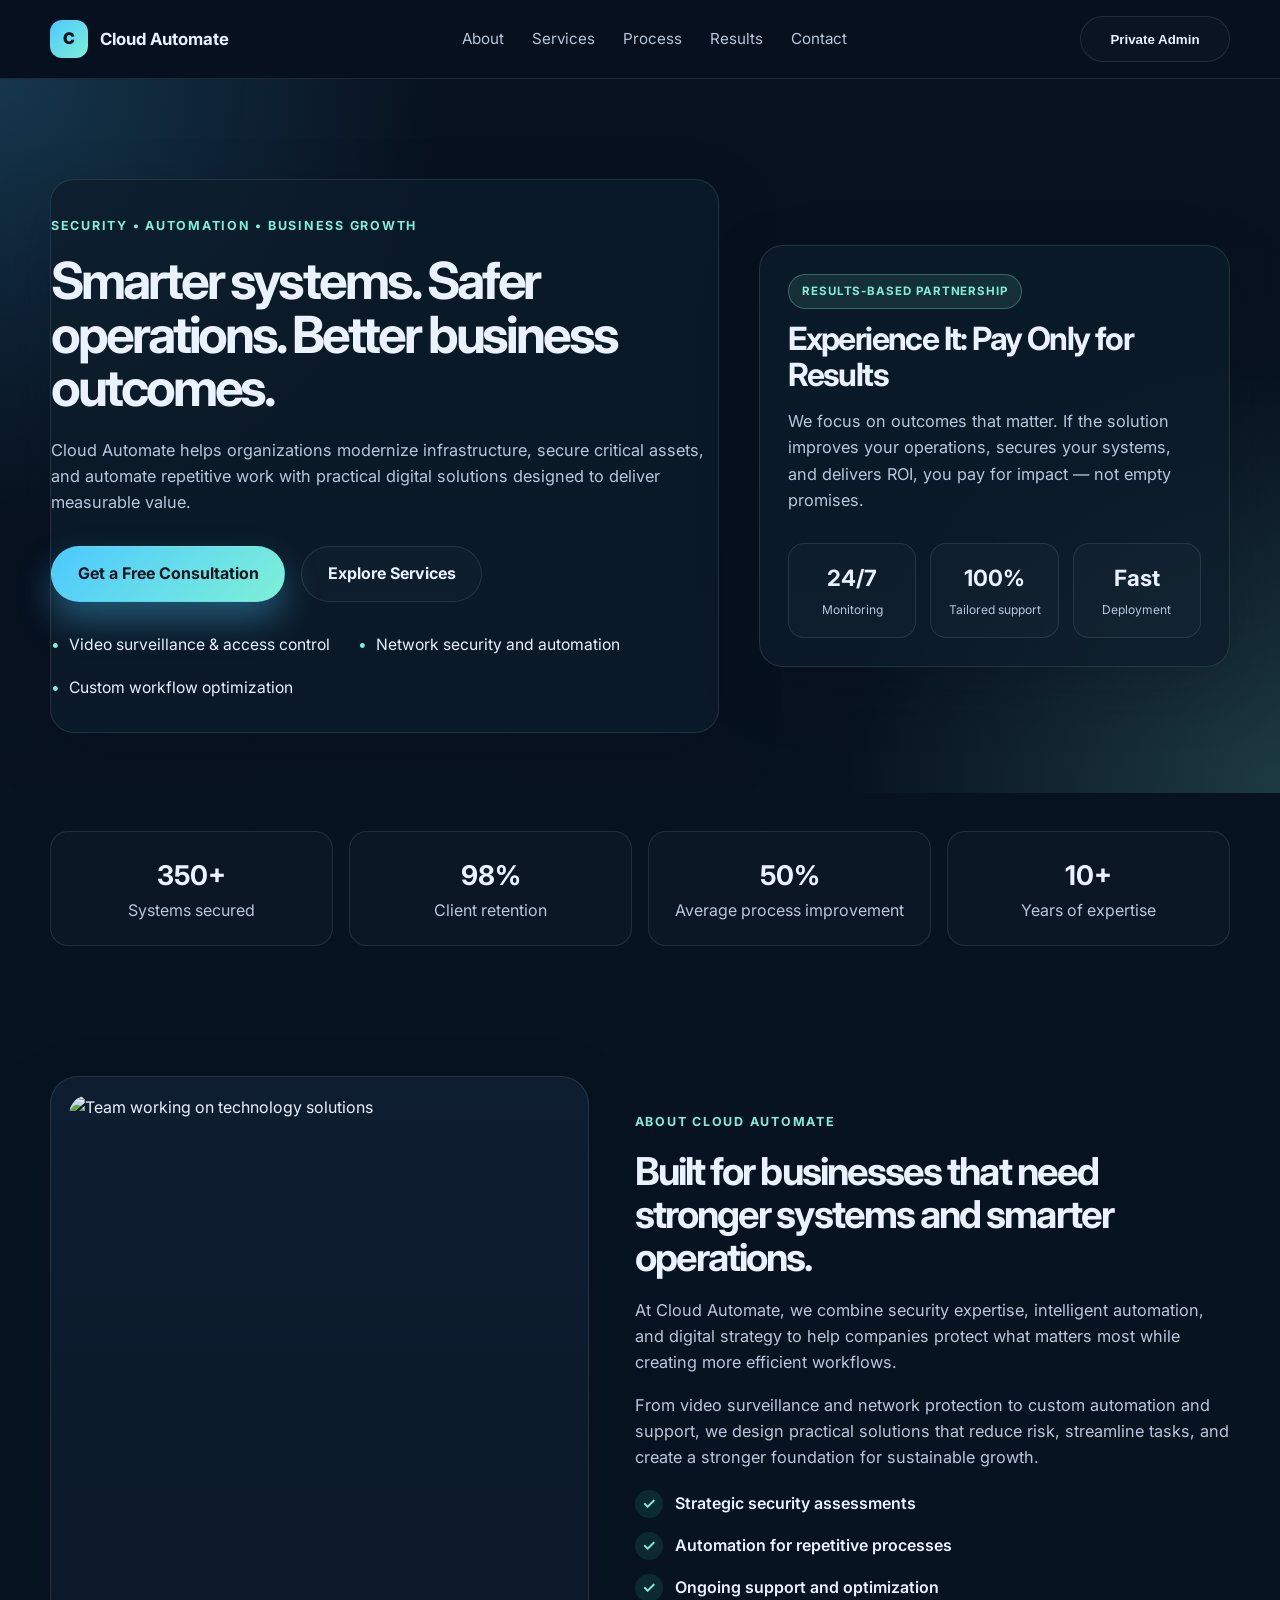
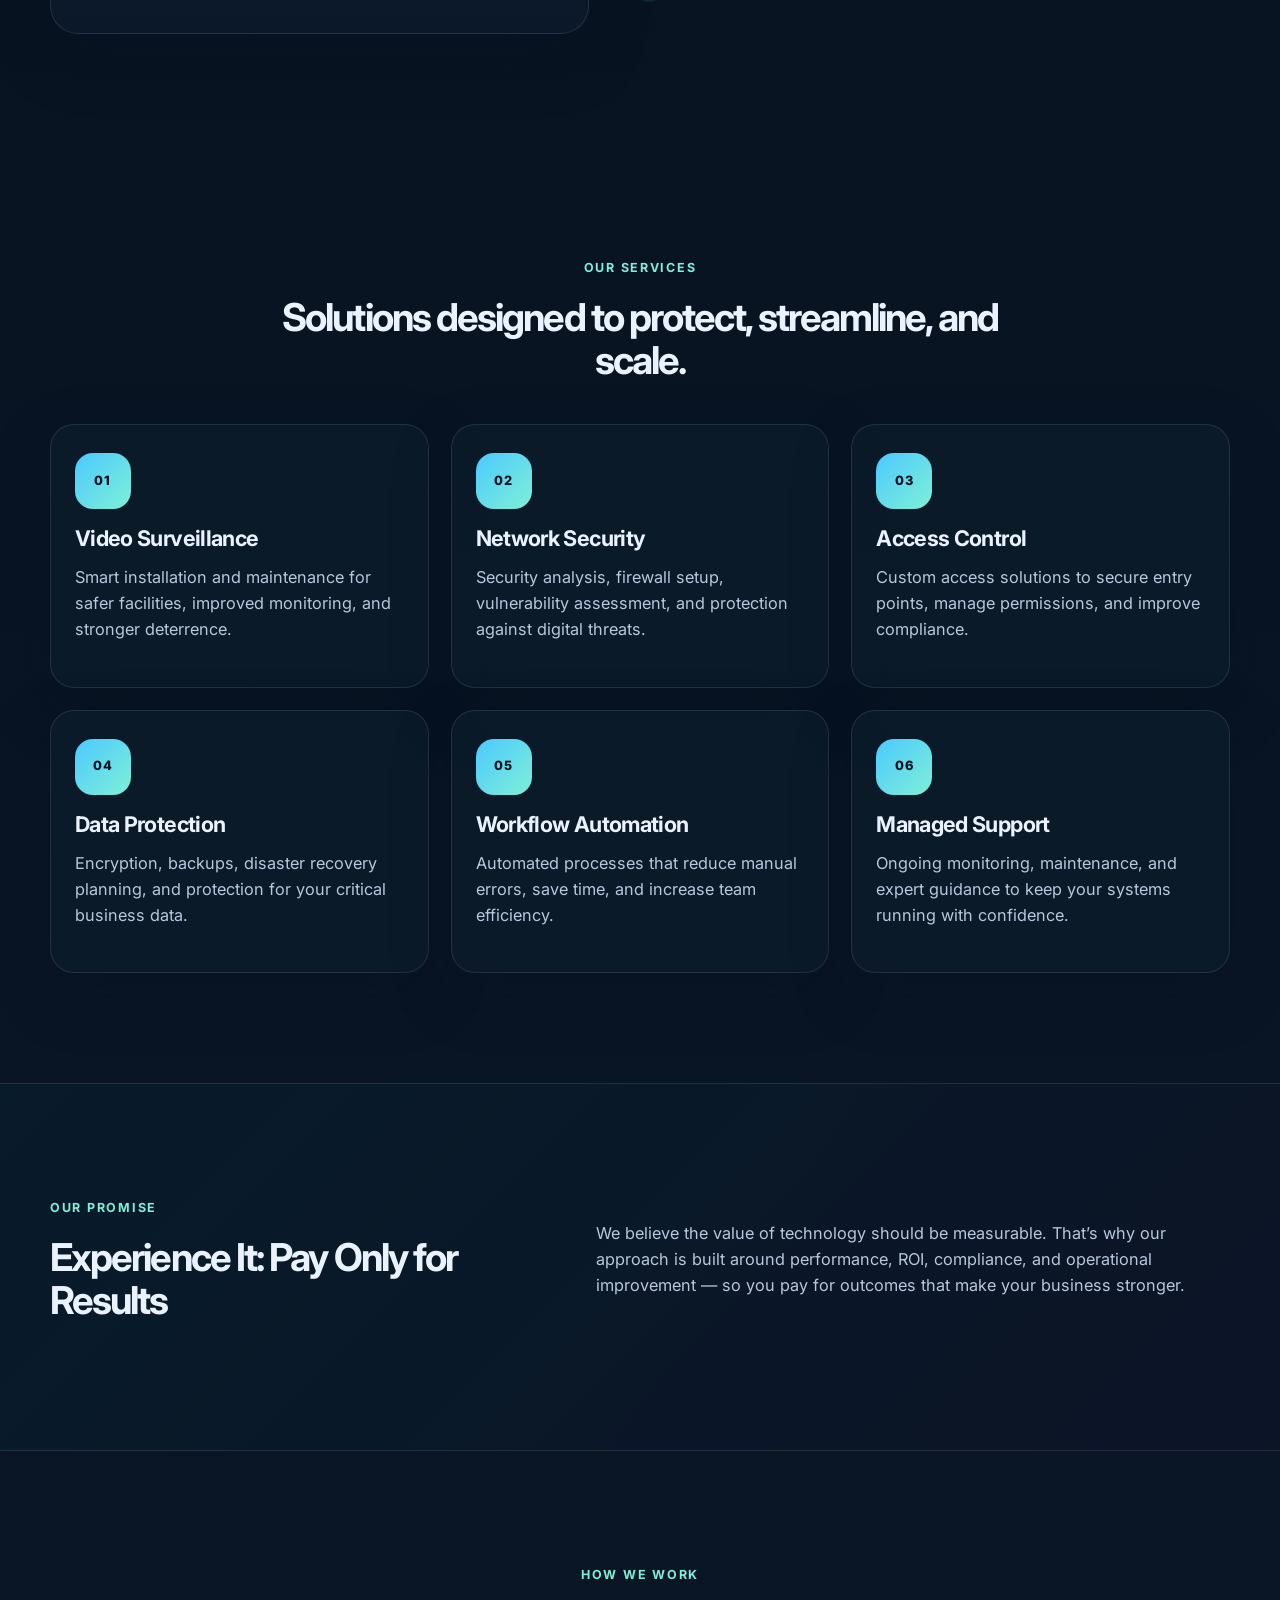
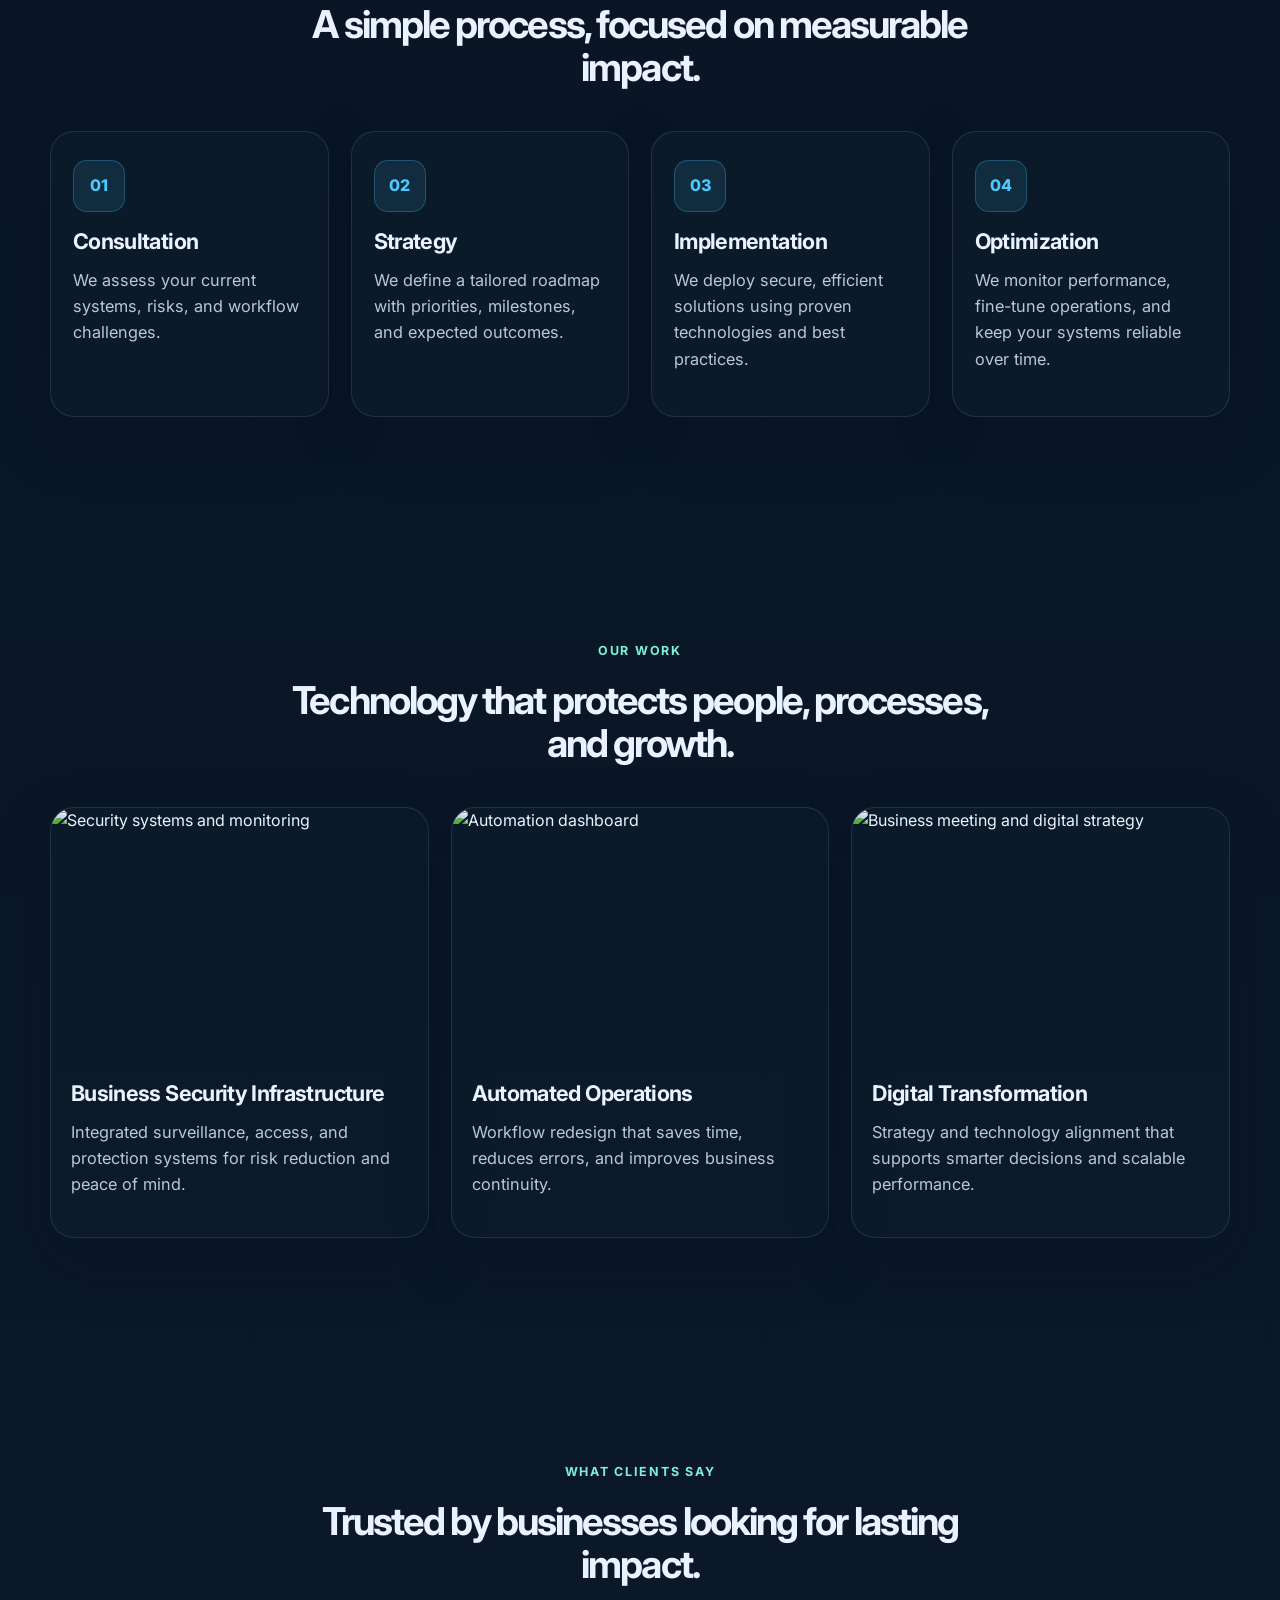
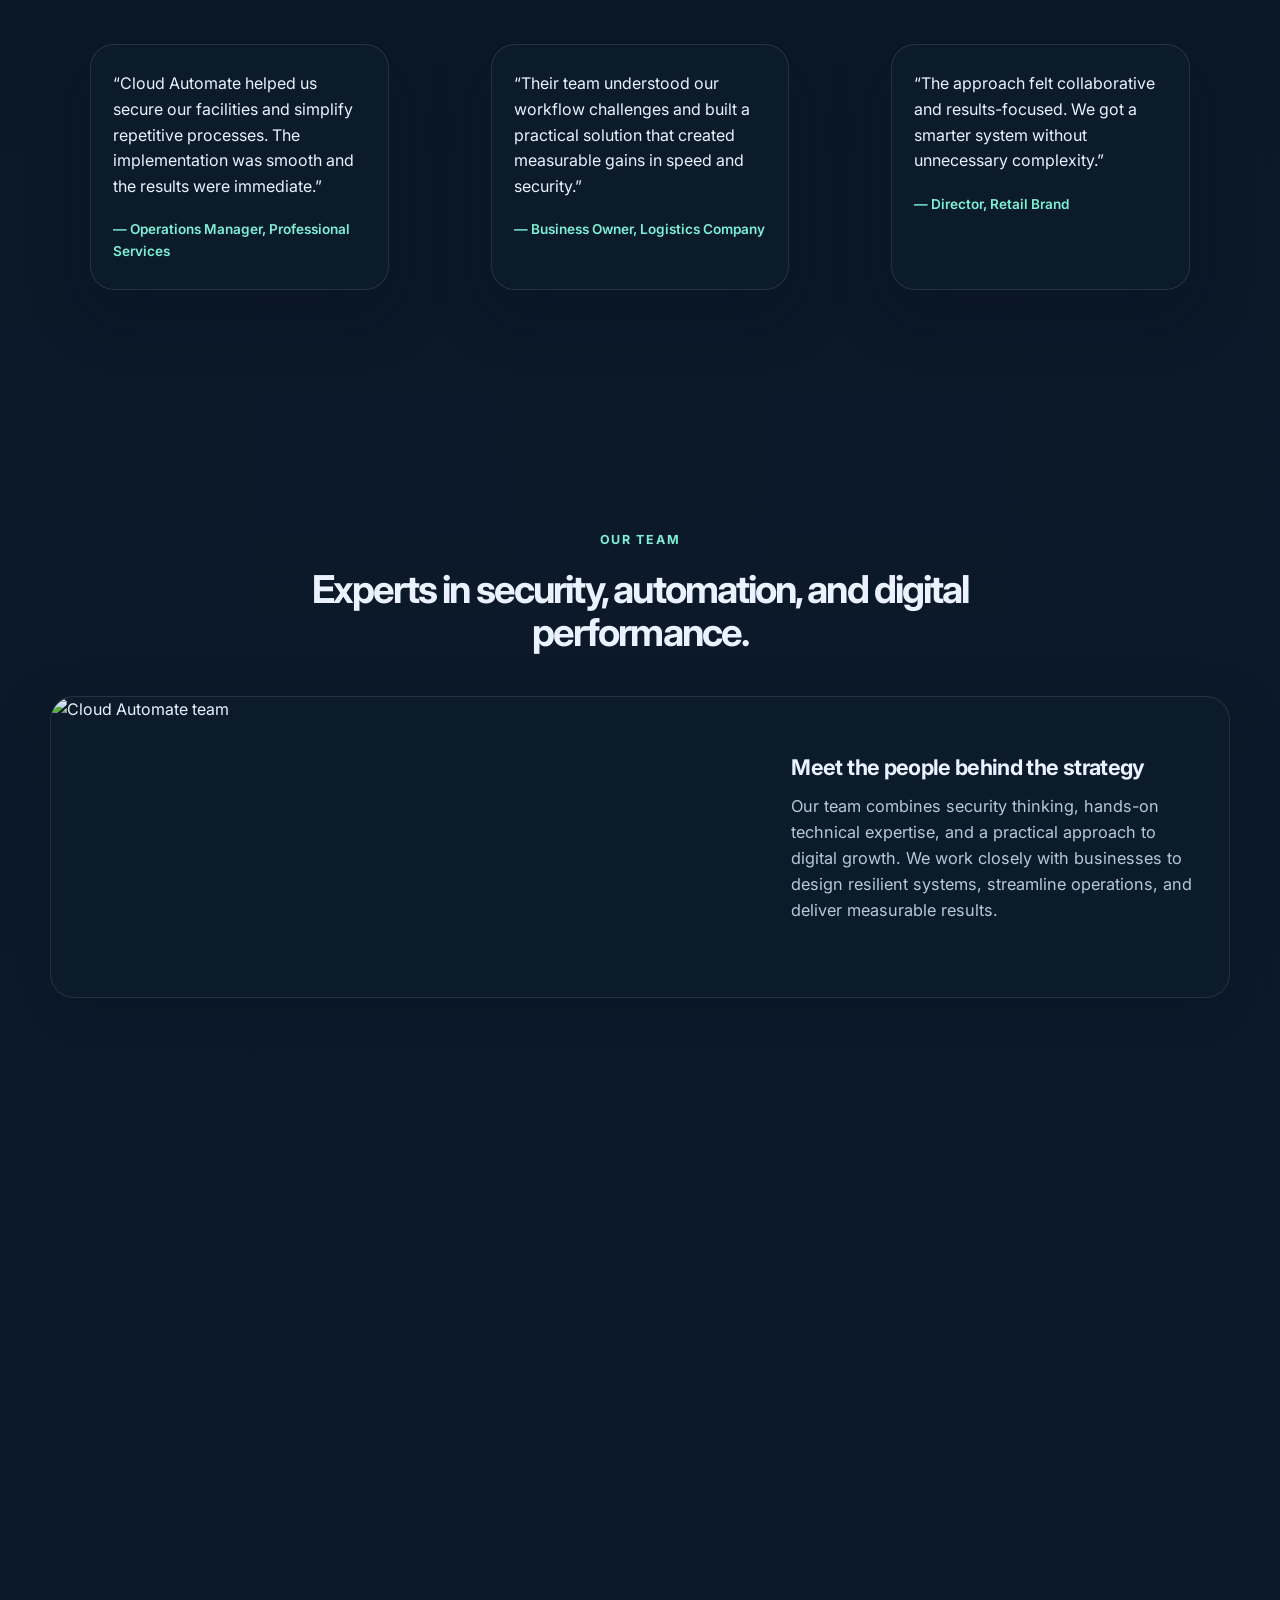
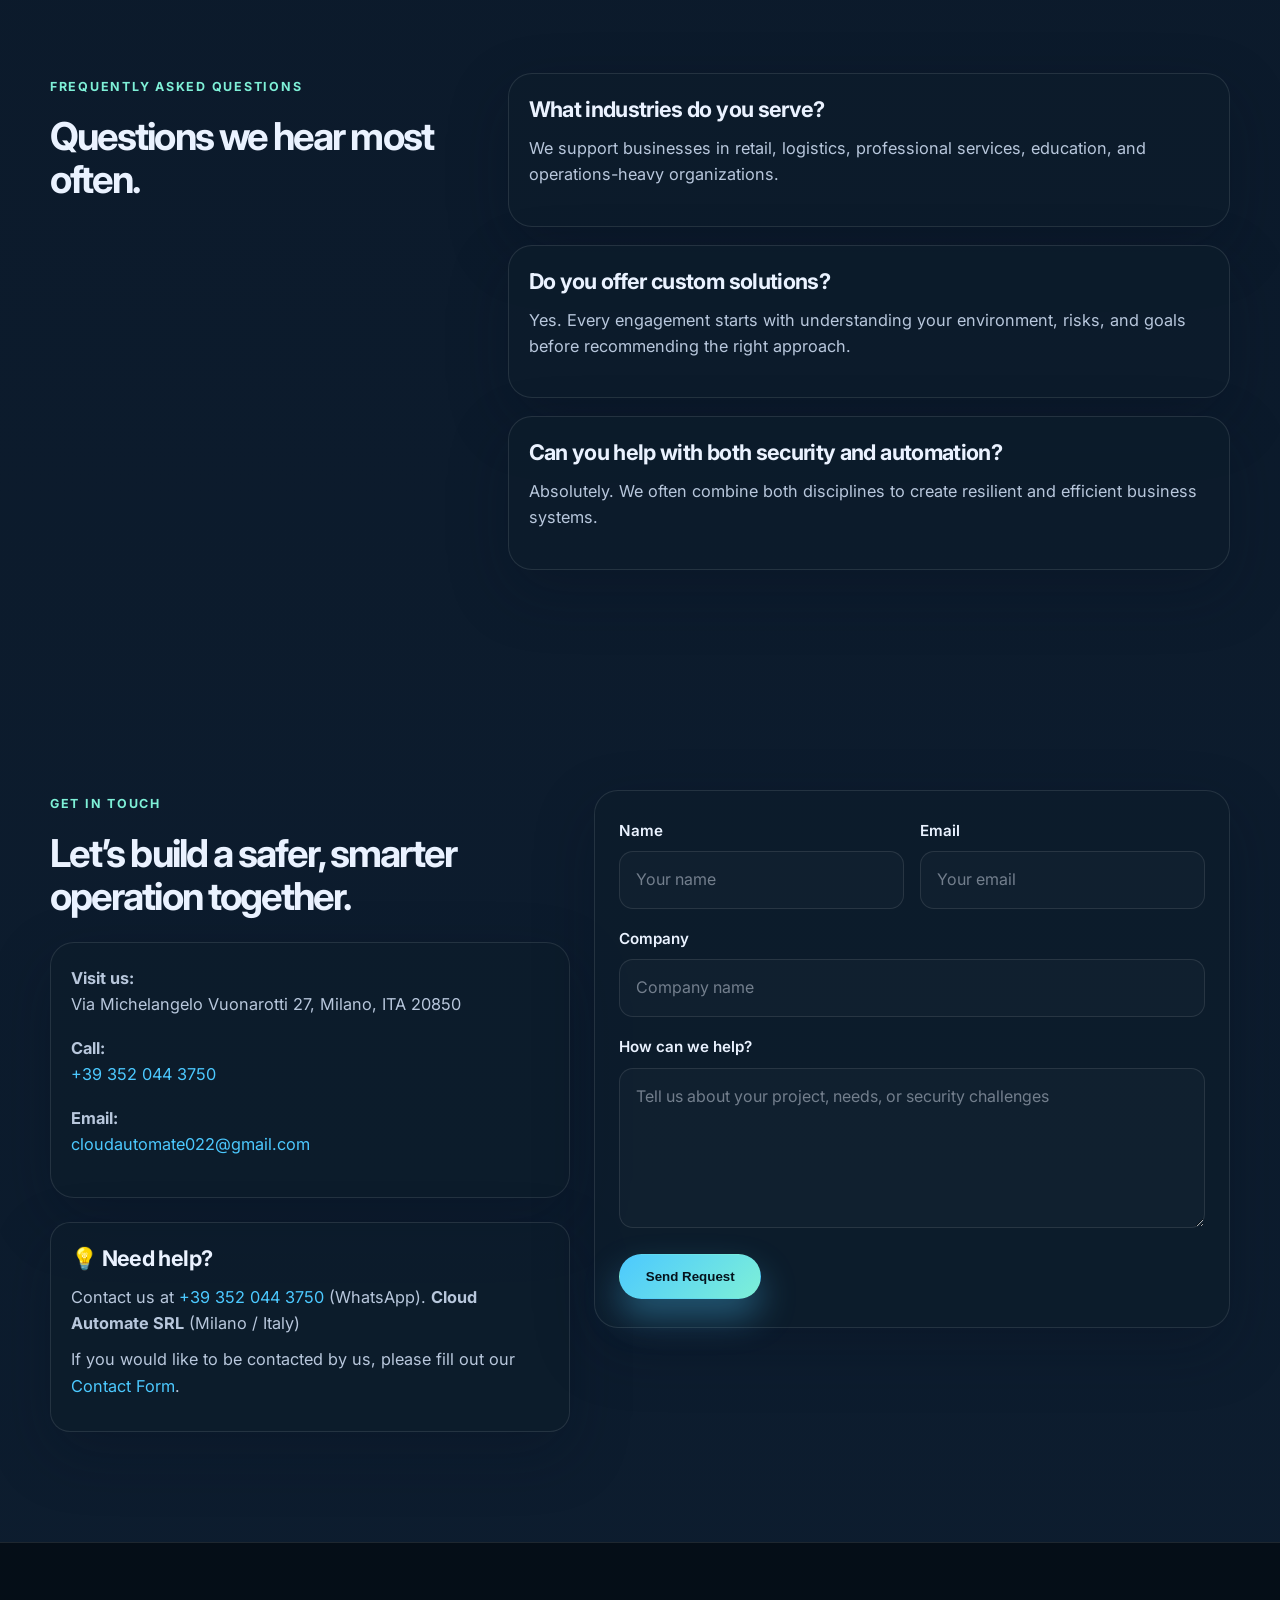
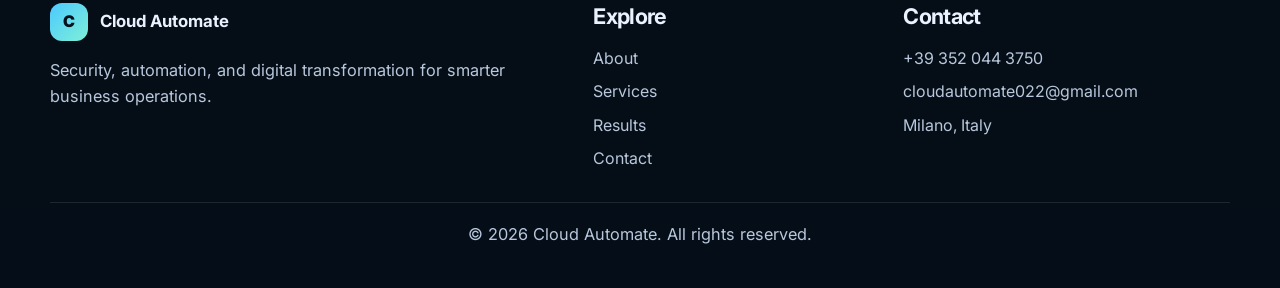
==== index.html @ 6a7742d8 "Add Cloud Automate website and admin features" ====
<!DOCTYPE html>
<html lang="en">
  <head>
    <meta charset="UTF-8" />
    <meta name="viewport" content="width=device-width, initial-scale=1.0" />
    <meta
      name="description"
      content="Cloud Automate helps businesses secure systems, automate workflows, and grow with smarter digital solutions."
    />
    <title>Cloud Automate | Security, Automation & Growth</title>
    <link rel="preconnect" href="https://fonts.googleapis.com" />
    <link rel="preconnect" href="https://fonts.gstatic.com" crossorigin />
    <link
      href="https://fonts.googleapis.com/css2?family=Inter:wght@400;500;600;700;800;900&display=swap"
      rel="stylesheet"
    />
    <link rel="stylesheet" href="styles.css" />
  </head>
  <body>
    <header class="site-header">
      <div class="container nav-wrap">
        <a href="#top" class="brand" aria-label="Cloud Automate home">
          <span class="brand-mark">C</span>
          <span class="brand-text">Cloud Automate</span>
        </a>

        <nav class="main-nav" aria-label="Main navigation">
          <a href="#about">About</a>
          <a href="#services">Services</a>
          <a href="#process">Process</a>
          <a href="#results">Results</a>
          <a href="#contact">Contact</a>
        </nav>

        <button type="button" class="button button-secondary admin-toggle" data-admin-toggle>
          Private Admin
        </button>
      </div>
    </header>

    <main id="top">
      <section class="hero">
        <div class="container hero-grid">
          <div class="hero-copy reveal">
            <span class="eyebrow">Security • Automation • Business Growth</span>
            <h1>Smarter systems. Safer operations. Better business outcomes.</h1>
            <p>
              Cloud Automate helps organizations modernize infrastructure, secure critical
              assets, and automate repetitive work with practical digital solutions designed to
              deliver measurable value.
            </p>
            <div class="hero-actions">
              <a href="#contact" class="button button-primary">Get a Free Consultation</a>
              <a href="#services" class="button button-secondary">Explore Services</a>
            </div>
            <ul class="hero-points" aria-label="Key benefits">
              <li>Video surveillance & access control</li>
              <li>Network security and automation</li>
              <li>Custom workflow optimization</li>
            </ul>
          </div>

          <div class="hero-panel reveal">
            <div class="result-badge">Results-Based Partnership</div>
            <h2>Experience It: Pay Only for Results</h2>
            <p>
              We focus on outcomes that matter. If the solution improves your operations,
              secures your systems, and delivers ROI, you pay for impact — not empty promises.
            </p>
            <div class="mini-metrics">
              <div>
                <strong>24/7</strong>
                <span>Monitoring</span>
              </div>
              <div>
                <strong>100%</strong>
                <span>Tailored support</span>
              </div>
              <div>
                <strong>Fast</strong>
                <span>Deployment</span>
              </div>
            </div>
          </div>
        </div>
      </section>

      <section class="stats-strip">
        <div class="container stats-grid reveal">
          <div>
            <strong>350+</strong>
            <span>Systems secured</span>
          </div>
          <div>
            <strong>98%</strong>
            <span>Client retention</span>
          </div>
          <div>
            <strong>50%</strong>
            <span>Average process improvement</span>
          </div>
          <div>
            <strong>10+</strong>
            <span>Years of expertise</span>
          </div>
        </div>
      </section>

      <section id="about" class="section about">
        <div class="container split-layout">
          <div class="image-card reveal">
            <div class="image-stack">
              <img
                src="https://images.unsplash.com/photo-1552664730-d307ca884978?auto=format&fit=crop&w=1200&q=80"
                alt="Team working on technology solutions"
              />
            </div>
          </div>

          <div class="content reveal">
            <span class="eyebrow">About Cloud Automate</span>
            <h2>Built for businesses that need stronger systems and smarter operations.</h2>
            <p>
              At Cloud Automate, we combine security expertise, intelligent automation, and
              digital strategy to help companies protect what matters most while creating more
              efficient workflows.
            </p>
            <p>
              From video surveillance and network protection to custom automation and support,
              we design practical solutions that reduce risk, streamline tasks, and create a
              stronger foundation for sustainable growth.
            </p>

            <div class="check-list">
              <div><span>✓</span> Strategic security assessments</div>
              <div><span>✓</span> Automation for repetitive processes</div>
              <div><span>✓</span> Ongoing support and optimization</div>
            </div>
          </div>
        </div>
      </section>

      <section id="services" class="section services">
        <div class="container">
          <div class="section-heading reveal">
            <span class="eyebrow">Our Services</span>
            <h2>Solutions designed to protect, streamline, and scale.</h2>
          </div>

          <div class="services-grid">
            <article class="service-card reveal">
              <div class="service-icon">01</div>
              <h3>Video Surveillance</h3>
              <p>Smart installation and maintenance for safer facilities, improved monitoring, and stronger deterrence.</p>
            </article>
            <article class="service-card reveal">
              <div class="service-icon">02</div>
              <h3>Network Security</h3>
              <p>Security analysis, firewall setup, vulnerability assessment, and protection against digital threats.</p>
            </article>
            <article class="service-card reveal">
              <div class="service-icon">03</div>
              <h3>Access Control</h3>
              <p>Custom access solutions to secure entry points, manage permissions, and improve compliance.</p>
            </article>
            <article class="service-card reveal">
              <div class="service-icon">04</div>
              <h3>Data Protection</h3>
              <p>Encryption, backups, disaster recovery planning, and protection for your critical business data.</p>
            </article>
            <article class="service-card reveal">
              <div class="service-icon">05</div>
              <h3>Workflow Automation</h3>
              <p>Automated processes that reduce manual errors, save time, and increase team efficiency.</p>
            </article>
            <article class="service-card reveal">
              <div class="service-icon">06</div>
              <h3>Managed Support</h3>
              <p>Ongoing monitoring, maintenance, and expert guidance to keep your systems running with confidence.</p>
            </article>
          </div>
        </div>
      </section>

      <section class="section promise" id="results">
        <div class="container promise-wrap reveal">
          <div>
            <span class="eyebrow">Our Promise</span>
            <h2>Experience It: Pay Only for Results</h2>
          </div>
          <p>
            We believe the value of technology should be measurable. That’s why our approach is
            built around performance, ROI, compliance, and operational improvement — so you pay for
            outcomes that make your business stronger.
          </p>
        </div>
      </section>

      <section id="process" class="section process">
        <div class="container">
          <div class="section-heading reveal">
            <span class="eyebrow">How We Work</span>
            <h2>A simple process, focused on measurable impact.</h2>
          </div>

          <div class="process-grid">
            <div class="process-step reveal">
              <span class="step-number">01</span>
              <h3>Consultation</h3>
              <p>We assess your current systems, risks, and workflow challenges.</p>
            </div>
            <div class="process-step reveal">
              <span class="step-number">02</span>
              <h3>Strategy</h3>
              <p>We define a tailored roadmap with priorities, milestones, and expected outcomes.</p>
            </div>
            <div class="process-step reveal">
              <span class="step-number">03</span>
              <h3>Implementation</h3>
              <p>We deploy secure, efficient solutions using proven technologies and best practices.</p>
            </div>
            <div class="process-step reveal">
              <span class="step-number">04</span>
              <h3>Optimization</h3>
              <p>We monitor performance, fine-tune operations, and keep your systems reliable over time.</p>
            </div>
          </div>
        </div>
      </section>

      <section class="section showcase">
        <div class="container">
          <div class="section-heading reveal">
            <span class="eyebrow">Our Work</span>
            <h2>Technology that protects people, processes, and growth.</h2>
          </div>

          <div class="showcase-grid">
            <div class="showcase-card reveal">
              <img
                src="https://images.unsplash.com/photo-1516321318423-f06f85e504b3?auto=format&fit=crop&w=1200&q=80"
                alt="Security systems and monitoring"
              />
              <div class="showcase-copy">
                <h3>Business Security Infrastructure</h3>
                <p>Integrated surveillance, access, and protection systems for risk reduction and peace of mind.</p>
              </div>
            </div>
            <div class="showcase-card reveal">
              <img
                src="https://images.unsplash.com/photo-1558494949cc66a2f19d1e298d2be4eb3?auto=format&fit=crop&w=1200&q=80"
                alt="Automation dashboard"
              />
              <div class="showcase-copy">
                <h3>Automated Operations</h3>
                <p>Workflow redesign that saves time, reduces errors, and improves business continuity.</p>
              </div>
            </div>
            <div class="showcase-card reveal">
              <img
                src="https://images.unsplash.com/photo-1522202176988-66273c2fd55f?auto=format&fit=crop&w=1200&q=80"
                alt="Business meeting and digital strategy"
              />
              <div class="showcase-copy">
                <h3>Digital Transformation</h3>
                <p>Strategy and technology alignment that supports smarter decisions and scalable performance.</p>
              </div>
            </div>
          </div>
        </div>
      </section>

      <section class="section testimonials">
        <div class="container">
          <div class="section-heading reveal">
            <span class="eyebrow">What Clients Say</span>
            <h2>Trusted by businesses looking for lasting impact.</h2>
          </div>

          <div class="testimonial-grid">
            <blockquote class="testimonial reveal">
              “Cloud Automate helped us secure our facilities and simplify repetitive processes. The implementation was smooth and the results were immediate.”
              <footer>— Operations Manager, Professional Services</footer>
            </blockquote>
            <blockquote class="testimonial reveal">
              “Their team understood our workflow challenges and built a practical solution that created measurable gains in speed and security.”
              <footer>— Business Owner, Logistics Company</footer>
            </blockquote>
            <blockquote class="testimonial reveal">
              “The approach felt collaborative and results-focused. We got a smarter system without unnecessary complexity.”
              <footer>— Director, Retail Brand</footer>
            </blockquote>
          </div>
        </div>
      </section>

      <section class="section team" id="team">
        <div class="container">
          <div class="section-heading reveal">
            <span class="eyebrow">Our Team</span>
            <h2>Experts in security, automation, and digital performance.</h2>
          </div>

          <div class="team-hero reveal">
            <img
              id="teamCoverPhoto"
              src="https://images.unsplash.com/photo-1522202176988-66273c2fd55f?auto=format&fit=crop&w=1400&q=80"
              alt="Cloud Automate team"
            />
            <div class="team-hero-copy">
              <h3>Meet the people behind the strategy</h3>
              <p id="teamSummaryText">
                Our team combines security thinking, hands-on technical expertise, and a practical
                approach to digital growth. We work closely with businesses to design resilient
                systems, streamline operations, and deliver measurable results.
              </p>
            </div>
          </div>

          <div id="teamGrid" class="team-grid" aria-live="polite"></div>
        </div>
      </section>

      <section class="section faq">
        <div class="container faq-wrap reveal">
          <div class="section-heading left">
            <span class="eyebrow">Frequently Asked Questions</span>
            <h2>Questions we hear most often.</h2>
          </div>

          <div class="faq-list">
            <div class="faq-item">
              <h3>What industries do you serve?</h3>
              <p>We support businesses in retail, logistics, professional services, education, and operations-heavy organizations.</p>
            </div>
            <div class="faq-item">
              <h3>Do you offer custom solutions?</h3>
              <p>Yes. Every engagement starts with understanding your environment, risks, and goals before recommending the right approach.</p>
            </div>
            <div class="faq-item">
              <h3>Can you help with both security and automation?</h3>
              <p>Absolutely. We often combine both disciplines to create resilient and efficient business systems.</p>
            </div>
          </div>
        </div>
      </section>

      <section id="contact" class="section contact">
        <div class="container contact-grid">
          <div class="contact-copy reveal">
            <span class="eyebrow">Get in Touch</span>
            <h2>Let’s build a safer, smarter operation together.</h2>
            <div class="contact-card">
              <p><strong>Visit us:</strong><br />Via Michelangelo Vuonarotti 27, Milano, ITA 20850</p>
              <p><strong>Call:</strong><br /><a href="tel:+393520443750">+39 352 044 3750</a></p>
              <p><strong>Email:</strong><br /><a href="mailto:cloudautomate022@gmail.com">cloudautomate022@gmail.com</a></p>
            </div>

            <div class="help-box">
              <h3>💡 Need help?</h3>
              <p>
                Contact us at
                <a href="https://wa.me/393520443750" target="_blank" rel="noreferrer">+39 352 044 3750</a>
                (WhatsApp). <strong>Cloud Automate SRL</strong> (Milano / Italy)
              </p>
              <p>
                If you would like to be contacted by us, please fill out our
                <a href="https://docs.google.com/forms/d/e/1FAIpQLSdPqLzVRH1z3nz6Qm3UcNufChgj3mEzlKO4UlvDmHV8j7NbNA/viewform" target="_blank" rel="noreferrer">Contact Form</a>.
              </p>
            </div>
          </div>

          <form class="contact-form reveal" action="#" method="post">
            <div class="field-row">
              <label>
                <span>Name</span>
                <input type="text" name="name" placeholder="Your name" />
              </label>
              <label>
                <span>Email</span>
                <input type="email" name="email" placeholder="Your email" />
              </label>
            </div>
            <label>
              <span>Company</span>
              <input type="text" name="company" placeholder="Company name" />
            </label>
            <label>
              <span>How can we help?</span>
              <textarea name="message" rows="5" placeholder="Tell us about your project, needs, or security challenges"></textarea>
            </label>
            <button type="submit" class="button button-primary">Send Request</button>
          </form>
        </div>
      </section>
    </main>

    <footer class="site-footer">
      <div class="container footer-grid">
        <div>
          <a href="#top" class="brand footer-brand">
            <span class="brand-mark">C</span>
            <span class="brand-text">Cloud Automate</span>
          </a>
          <p>Security, automation, and digital transformation for smarter business operations.</p>
        </div>

        <div>
          <h3>Explore</h3>
          <ul>
            <li><a href="#about">About</a></li>
            <li><a href="#services">Services</a></li>
            <li><a href="#results">Results</a></li>
            <li><a href="#contact">Contact</a></li>
          </ul>
        </div>

        <div>
          <h3>Contact</h3>
          <ul>
            <li><a href="tel:+393520443750">+39 352 044 3750</a></li>
            <li><a href="mailto:cloudautomate022@gmail.com">cloudautomate022@gmail.com</a></li>
            <li>Milano, Italy</li>
          </ul>
        </div>
      </div>

      <div class="container footer-bottom">
        <p>© <span id="year"></span> Cloud Automate. All rights reserved.</p>
      </div>
    </footer>

    <div id="adminPasswordModal" class="admin-modal hidden" aria-hidden="true">
      <div class="admin-modal-panel">
        <h3>Private Team Admin</h3>
        <p>Enter the password to manage the team section.</p>
        <label>
          <span>Password</span>
          <input id="adminPasswordInput" type="password" placeholder="Enter password" />
        </label>
        <div class="admin-modal-actions">
          <button type="button" id="adminUnlockButton" class="button button-primary">Unlock</button>
          <button type="button" class="button button-secondary" data-close-admin>Cancel</button>
        </div>
        <p id="adminError" class="admin-error" aria-live="polite"></p>
      </div>
    </div>

    <section id="teamAdminPanel" class="team-admin hidden" aria-live="polite">
      <div class="container">
        <div class="admin-header">
          <div>
            <span class="eyebrow">Private Section</span>
            <h2>Manage Team Details</h2>
          </div>
          <button type="button" id="adminLogoutButton" class="button button-secondary">Lock</button>
        </div>

        <div class="admin-grid">
          <form id="teamSettingsForm" class="admin-form">
            <h3>Team summary and photo</h3>
            <label>
              <span>Summary description</span>
              <textarea id="teamSummaryInput" rows="5" placeholder="Write a short description of your team..."></textarea>
            </label>
            <div class="photo-source-row">
              <span>Team photo</span>
              <label class="inline-option"><input type="radio" name="teamPhotoSource" value="url" checked /> URL</label>
              <label class="inline-option"><input type="radio" name="teamPhotoSource" value="upload" /> Upload</label>
            </div>
            <label id="teamPhotoUrlWrap">
              <span>Team photo URL</span>
              <input id="teamPhotoInput" type="url" placeholder="https://example.com/team-photo.jpg" />
            </label>
            <label id="teamPhotoUploadWrap" class="hidden">
              <span>Upload team photo</span>
              <input id="teamPhotoUpload" type="file" accept="image/*" />
            </label>
            <button type="submit" class="button button-primary">Save details</button>
          </form>

          <form id="memberForm" class="admin-form">
            <h3>Add a team member</h3>
            <label>
              <span>Name</span>
              <input id="memberNameInput" type="text" placeholder="Name" />
            </label>
            <label>
              <span>Role</span>
              <input id="memberRoleInput" type="text" placeholder="Role" />
            </label>
            <div class="photo-source-row">
              <span>Member photo</span>
              <label class="inline-option"><input type="radio" name="memberPhotoSource" value="url" checked /> LinkedIn URL</label>
              <label class="inline-option"><input type="radio" name="memberPhotoSource" value="upload" /> Upload</label>
            </div>
            <label id="memberPhotoUrlWrap">
              <span>Photo URL</span>
              <input id="memberPhotoInput" type="url" placeholder="https://example.com/member-photo.jpg" />
            </label>
            <label id="memberPhotoUploadWrap" class="hidden">
              <span>Upload profile photo</span>
              <input id="memberPhotoUpload" type="file" accept="image/*" />
            </label>
            <button type="submit" class="button button-primary">Add member</button>
          </form>
        </div>

        <div class="admin-members-box">
          <div class="admin-members-header">
            <h3>Current members</h3>
          </div>
          <ul id="memberList" class="member-list"></ul>
        </div>

        <div class="admin-members-box history-box">
          <div class="admin-members-header">
            <h3>Saved previous information</h3>
          </div>
          <ul id="historyList" class="member-list"></ul>
        </div>

        <div class="admin-members-box history-box">
          <div class="admin-members-header">
            <h3>Customer messages</h3>
            <button type="button" id="downloadContactMessages" class="button button-secondary">Download .txt</button>
          </div>
          <ul id="contactMessagesList" class="member-list"></ul>
        </div>
      </div>
    </section>

    <script src="script.js"></script>
  </body>
</html>
---- styles.css ----
:root {
  --bg: #07111f;
  --bg-soft: #0d1d2f;
  --card: rgba(15, 25, 40, 0.8);
  --card-strong: #101d2c;
  --surface: #ffffff;
  --surface-soft: #eef4ff;
  --text: #eaf2ff;
  --text-dark: #122032;
  --muted: #b8c7dc;
  --primary: #4cc9ff;
  --primary-strong: #0d8dff;
  --accent: #7ef0d7;
  --success: #1fd6a7;
  --border: rgba(255, 255, 255, 0.1);
  --shadow: 0 22px 60px rgba(6, 17, 31, 0.25);
}

* {
  box-sizing: border-box;
}

html {
  scroll-behavior: smooth;
}

body {
  margin: 0;
  font-family: "Inter", sans-serif;
  background: linear-gradient(180deg, #07111f 0%, #0d1d2f 100%);
  color: var(--text);
  line-height: 1.6;
}

a {
  color: inherit;
  text-decoration: none;
}

img {
  max-width: 100%;
  display: block;
}

.container {
  width: min(1180px, calc(100% - 32px));
  margin: 0 auto;
}

.section {
  padding: 110px 0;
}

.eyebrow {
  display: inline-block;
  margin-bottom: 18px;
  color: var(--accent);
  font-size: 0.78rem;
  letter-spacing: 0.14em;
  text-transform: uppercase;
  font-weight: 700;
}

h1,
h2,
h3,
p {
  margin-top: 0;
}

h1 {
  font-size: clamp(2.7rem, 4vw, 5rem);
  line-height: 1.05;
  letter-spacing: -0.06em;
  margin-bottom: 22px;
}

h2 {
  font-size: clamp(2rem, 3vw, 3rem);
  line-height: 1.12;
  letter-spacing: -0.05em;
  margin-bottom: 18px;
}

h3 {
  font-size: 1.35rem;
  line-height: 1.25;
  letter-spacing: -0.03em;
  margin-bottom: 12px;
}

p {
  color: var(--muted);
  font-size: 1.02rem;
}

.site-header {
  position: sticky;
  top: 0;
  z-index: 10;
  backdrop-filter: blur(18px);
  background: rgba(7, 17, 31, 0.72);
  border-bottom: 1px solid var(--border);
}

.nav-wrap {
  display: flex;
  align-items: center;
  justify-content: space-between;
  min-height: 78px;
  gap: 24px;
}

.brand {
  display: inline-flex;
  align-items: center;
  gap: 12px;
  font-weight: 700;
}

.brand-mark {
  display: inline-grid;
  place-items: center;
  width: 38px;
  height: 38px;
  border-radius: 12px;
  background: linear-gradient(135deg, var(--primary), var(--accent));
  color: #04111d;
  font-weight: 900;
}

.brand-text {
  font-size: 1.05rem;
}

.main-nav {
  display: flex;
  align-items: center;
  gap: 28px;
  font-size: 0.95rem;
  color: var(--muted);
}

.main-nav a {
  transition: color 0.2s ease;
}

.main-nav a:hover {
  color: var(--text);
}

.button {
  display: inline-flex;
  align-items: center;
  justify-content: center;
  border-radius: 999px;
  padding: 0.9rem 1.6rem;
  font-weight: 700;
  border: 1px solid transparent;
  transition: transform 0.2s ease, box-shadow 0.2s ease;
}

.button:hover {
  transform: translateY(-2px);
}

.button-primary {
  background: linear-gradient(135deg, var(--primary), var(--accent));
  color: #05131d;
  box-shadow: 0 18px 35px rgba(76, 201, 255, 0.35);
}

.button-secondary {
  background: rgba(255, 255, 255, 0.02);
  border-color: var(--border);
  color: var(--text);
}

.hero {
  position: relative;
  overflow: hidden;
  padding: 100px 0 60px;
}

.hero::before {
  content: "";
  position: absolute;
  inset: 0;
  background-image: radial-gradient(circle at top left, rgba(76, 201, 255, 0.2), transparent 30%),
    radial-gradient(circle at bottom right, rgba(126, 240, 215, 0.18), transparent 30%);
}

.hero-grid {
  position: relative;
  display: grid;
  grid-template-columns: 1.35fr 0.95fr;
  gap: 40px;
  align-items: center;
}

.hero-copy,
.hero-panel,
.service-card,
.process-step,
.testimonial,
.team-member,
.contact-form,
.contact-card,
.showcase-card,
.faq-item {
  background: rgba(12, 28, 43, 0.75);
  border: 1px solid var(--border);
  border-radius: 24px;
  box-shadow: var(--shadow);
}

.hero-copy {
  padding: 32px 0;
}

.hero-points {
  list-style: none;
  display: flex;
  flex-wrap: wrap;
  gap: 18px 28px;
  padding: 0;
  margin: 30px 0 0;
  color: var(--text);
  font-size: 0.98rem;
}

.hero-points li {
  position: relative;
  padding-left: 18px;
}

.hero-points li::before {
  content: "•";
  position: absolute;
  left: 0;
  color: var(--accent);
}

.hero-actions {
  display: flex;
  flex-wrap: wrap;
  gap: 16px;
  margin-top: 30px;
}

.hero-panel {
  padding: 28px;
  position: relative;
}

.result-badge {
  display: inline-block;
  padding: 0.45rem 0.8rem;
  border-radius: 999px;
  background: rgba(126, 240, 215, 0.1);
  border: 1px solid rgba(126, 240, 215, 0.3);
  color: var(--accent);
  font-size: 0.72rem;
  letter-spacing: 0.08em;
  text-transform: uppercase;
  font-weight: 700;
  margin-bottom: 12px;
}

.hero-panel h2 {
  font-size: clamp(2rem, 2.2vw, 2.7rem);
  margin-bottom: 16px;
  color: var(--text);
}

.mini-metrics {
  display: grid;
  grid-template-columns: repeat(3, minmax(0, 1fr));
  gap: 14px;
  margin-top: 30px;
}

.mini-metrics div {
  background: rgba(255, 255, 255, 0.02);
  border: 1px solid var(--border);
  border-radius: 16px;
  padding: 16px 12px;
  text-align: center;
}

.mini-metrics strong {
  display: block;
  font-size: 1.4rem;
  color: var(--text);
}

.mini-metrics span {
  font-size: 0.75rem;
  color: var(--muted);
}

.stats-strip {
  padding: 18px 0 0;
}

.stats-grid {
  display: grid;
  grid-template-columns: repeat(4, minmax(0, 1fr));
  gap: 16px;
  padding: 20px 0;
}

.stats-grid div {
  background: rgba(255, 255, 255, 0.02);
  border: 1px solid var(--border);
  border-radius: 18px;
  padding: 22px 16px;
  text-align: center;
}

.stats-grid strong {
  display: block;
  font-size: clamp(1.7rem, 2vw, 2.3rem);
  color: var(--text);
}

.stats-grid span {
  color: var(--muted);
}

.split-layout {
  display: grid;
  grid-template-columns: 0.95fr 1.05fr;
  gap: 46px;
  align-items: center;
}

.image-card {
  background: linear-gradient(180deg, rgba(17, 38, 58, 0.6), rgba(13, 29, 47, 0.6));
  border: 1px solid var(--border);
  border-radius: 28px;
  padding: 18px;
  box-shadow: var(--shadow);
}

.image-stack img {
  height: 520px;
  object-fit: cover;
  border-radius: 20px;
}

.check-list {
  display: grid;
  gap: 14px;
  margin-top: 20px;
}

.check-list div {
  display: flex;
  align-items: center;
  gap: 12px;
  font-weight: 600;
  color: var(--text);
}

.check-list span {
  display: inline-grid;
  place-items: center;
  width: 28px;
  height: 28px;
  border-radius: 50%;
  background: rgba(30, 214, 167, 0.12);
  color: var(--accent);
}

.section-heading {
  max-width: 720px;
  margin: 0 auto 42px;
  text-align: center;
}

.left {
  margin-left: 0;
  text-align: left;
}

.services-grid,
.process-grid,
.showcase-grid,
.team-grid,
.testimonial-grid {
  display: grid;
  gap: 22px;
}

.services-grid {
  grid-template-columns: repeat(3, minmax(0, 1fr));
}

.service-card {
  padding: 28px 24px;
}

.service-icon {
  display: inline-flex;
  align-items: center;
  justify-content: center;
  width: 56px;
  height: 56px;
  border-radius: 18px;
  background: linear-gradient(135deg, var(--primary), var(--accent));
  color: #07111f;
  font-size: 0.8rem;
  letter-spacing: 0.08em;
  font-weight: 800;
  margin-bottom: 16px;
}

.promise {
  background: linear-gradient(135deg, rgba(8, 28, 43, 0.85), rgba(12, 20, 38, 0.9));
  border-top: 1px solid var(--border);
  border-bottom: 1px solid var(--border);
}

.promise-wrap {
  display: grid;
  grid-template-columns: 0.9fr 1.1fr;
  gap: 28px;
  align-items: center;
}

.process-grid {
  grid-template-columns: repeat(4, minmax(0, 1fr));
}

.process-step {
  padding: 28px 22px;
}

.step-number {
  display: inline-flex;
  align-items: center;
  justify-content: center;
  width: 52px;
  height: 52px;
  border-radius: 14px;
  background: rgba(76, 201, 255, 0.1);
  border: 1px solid rgba(76, 201, 255, 0.25);
  color: var(--primary);
  font-weight: 800;
  margin-bottom: 16px;
}

.showcase-grid {
  grid-template-columns: repeat(3, minmax(0, 1fr));
}

.showcase-card {
  overflow: hidden;
}

.showcase-card img {
  width: 100%;
  height: 250px;
  object-fit: cover;
}

.showcase-copy {
  padding: 22px 20px 24px;
}

.testimonial-grid {
  grid-template-columns: repeat(3, minmax(0, 1fr));
}

.testimonial {
  padding: 26px 22px;
  color: var(--text);
}

.testimonial footer {
  margin-top: 20px;
  color: var(--accent);
  font-size: 0.85rem;
  font-weight: 600;
}

.team-grid {
  grid-template-columns: repeat(3, minmax(0, 1fr));
}

.team-member {
  overflow: hidden;
}

.team-member img {
  width: 100%;
  height: 300px;
  object-fit: cover;
}

.team-member h3,
.team-member p {
  padding: 0 20px;
}

.team-member h3 {
  margin-top: 18px;
}

.team-member p {
  padding-bottom: 22px;
  color: var(--primary);
  font-weight: 600;
}

.team-hero {
  display: grid;
  grid-template-columns: 1.2fr 0.8fr;
  gap: 24px;
  background: rgba(12, 28, 43, 0.75);
  border: 1px solid var(--border);
  border-radius: 24px;
  overflow: hidden;
  box-shadow: var(--shadow);
  margin-bottom: 32px;
}

.team-hero img {
  width: 100%;
  height: 100%;
  min-height: 300px;
  object-fit: cover;
}

.team-hero-copy {
  display: flex;
  flex-direction: column;
  justify-content: center;
  padding: 30px 24px;
}

.team-hero-copy h3 {
  margin-bottom: 12px;
}

.admin-toggle {
  min-width: 150px;
}

.admin-modal {
  position: fixed;
  inset: 0;
  display: grid;
  place-items: center;
  background: rgba(5, 12, 22, 0.72);
  padding: 20px;
  z-index: 30;
}

.hidden {
  display: none !important;
}

.admin-modal.hidden,
.team-admin.hidden {
  display: none;
}

.admin-modal-panel {
  width: min(460px, 100%);
  background: var(--bg-soft);
  border: 1px solid var(--border);
  border-radius: 24px;
  box-shadow: var(--shadow);
  padding: 28px 24px;
}

.admin-modal-panel h3 {
  margin-bottom: 12px;
}

.admin-modal-panel p {
  margin-bottom: 18px;
}

.admin-modal-actions {
  display: flex;
  gap: 12px;
  margin-top: 20px;
}

.admin-error {
  min-height: 24px;
  margin-top: 12px;
  color: #ff8ea1;
}

.team-admin {
  padding: 0 0 80px;
}

.admin-header {
  display: flex;
  align-items: center;
  justify-content: space-between;
  gap: 20px;
  margin-bottom: 22px;
}

.admin-grid {
  display: grid;
  grid-template-columns: repeat(2, minmax(0, 1fr));
  gap: 24px;
  margin-bottom: 28px;
}

.admin-form {
  background: rgba(12, 28, 43, 0.75);
  border: 1px solid var(--border);
  border-radius: 24px;
  box-shadow: var(--shadow);
  padding: 24px;
}

.photo-source-row {
  display: flex;
  align-items: center;
  flex-wrap: wrap;
  gap: 12px 16px;
  margin: 18px 0 10px;
  color: var(--text);
  font-weight: 600;
}

.inline-option {
  display: inline-flex;
  align-items: center;
  gap: 8px;
  font-weight: 500;
  color: var(--muted);
}

.inline-option input {
  width: auto;
}

.admin-form h3,
.admin-members-box h3 {
  margin-bottom: 18px;
}

.admin-members-box {
  background: rgba(12, 28, 43, 0.75);
  border: 1px solid var(--border);
  border-radius: 24px;
  box-shadow: var(--shadow);
  padding: 24px;
}

.member-list {
  list-style: none;
  padding: 0;
  margin: 0;
  display: grid;
  gap: 14px;
}

.member-item {
  display: grid;
  grid-template-columns: 72px minmax(0, 1fr) auto;
  gap: 16px;
  align-items: center;
  background: rgba(255, 255, 255, 0.02);
  border: 1px solid var(--border);
  border-radius: 18px;
  padding: 12px 14px;
}

.member-item img {
  width: 72px;
  height: 72px;
  border-radius: 14px;
  object-fit: cover;
}

.member-content h4 {
  margin: 0 0 4px;
  color: var(--text);
  font-size: 1.08rem;
}

.member-content p {
  margin: 0;
  color: var(--primary);
  font-weight: 600;
}

.member-delete {
  font-size: 0.78rem;
  padding: 0.7rem 1rem;
}

.member-empty {
  list-style: none;
  background: rgba(255, 255, 255, 0.02);
  border: 1px dashed var(--border);
  border-radius: 16px;
  padding: 18px;
  color: var(--muted);
}

.history-box {
  margin-top: 24px;
}

.history-item {
  grid-template-columns: 72px minmax(0, 1fr) auto;
}

.faq-wrap {
  display: grid;
  grid-template-columns: 0.75fr 1.25fr;
  gap: 24px;
  align-items: start;
}

.faq-list {
  display: grid;
  gap: 18px;
}

.faq-item {
  padding: 22px 20px;
}

.contact-grid {
  display: grid;
  grid-template-columns: 0.9fr 1.1fr;
  gap: 24px;
  align-items: start;
}

.contact-card {
  margin-top: 24px;
  padding: 22px 20px;
}

.contact-card p {
  margin-bottom: 18px;
}

.contact-card a {
  color: var(--primary);
}

.help-box {
  margin-top: 24px;
  background: rgba(12, 28, 43, 0.75);
  border: 1px solid var(--border);
  border-radius: 20px;
  padding: 22px 20px;
  box-shadow: var(--shadow);
}

.help-box h3 {
  margin-bottom: 12px;
}

.help-box p {
  margin-bottom: 10px;
}

.help-box a {
  color: var(--primary);
}

.contact-form {
  padding: 28px 24px;
}

.field-row {
  display: grid;
  grid-template-columns: repeat(2, minmax(0, 1fr));
  gap: 16px;
}

label {
  display: block;
  margin-bottom: 18px;
}

label span {
  display: block;
  margin-bottom: 8px;
  color: var(--text);
  font-size: 0.95rem;
  font-weight: 600;
}

input,
textarea {
  width: 100%;
  border: 1px solid rgba(255, 255, 255, 0.1);
  border-radius: 14px;
  background: rgba(255, 255, 255, 0.02);
  color: var(--text);
  padding: 0.95rem 1rem;
  font: inherit;
}

input::placeholder,
textarea::placeholder {
  color: rgba(234, 242, 255, 0.45);
}

textarea {
  resize: vertical;
  min-height: 140px;
}

.site-footer {
  border-top: 1px solid var(--border);
  background: rgba(5, 13, 22, 0.9);
  padding: 60px 0 25px;
}

.footer-grid {
  display: grid;
  grid-template-columns: 1.1fr 0.6fr 0.7fr;
  gap: 30px;
  margin-bottom: 30px;
}

.footer-brand {
  margin-bottom: 16px;
}

.site-footer h3 {
  margin-bottom: 16px;
}

.site-footer ul {
  list-style: none;
  padding: 0;
  margin: 0;
  display: grid;
  gap: 8px;
  color: var(--muted);
}

.footer-bottom {
  border-top: 1px solid var(--border);
  padding-top: 18px;
  text-align: center;
}

.reveal {
  opacity: 0;
  transform: translateY(28px);
  transition: opacity 0.6s ease, transform 0.6s ease;
}

.reveal.visible {
  opacity: 1;
  transform: translateY(0);
}

@media (max-width: 960px) {
  .hero-grid,
  .split-layout,
  .promise-wrap,
  .contact-grid,
  .faq-wrap,
  .services-grid,
  .process-grid,
  .showcase-grid,
  .team-grid,
  .testimonial-grid,
  .footer-grid {
    grid-template-columns: 1fr 1fr;
  }

  .hero-grid,
  .split-layout,
  .contact-grid,
  .faq-wrap,
  .promise-wrap {
    grid-template-columns: 1fr;
  }

  .main-nav {
    display: none;
  }
}

@media (max-width: 680px) {
  .section {
    padding: 84px 0;
  }

  .services-grid,
  .process-grid,
  .showcase-grid,
  .team-grid,
  .testimonial-grid,
  .stats-grid,
  .field-row,
  .footer-grid {
    grid-template-columns: 1fr;
  }

  .header-button {
    display: none;
  }

  .hero {
    padding-top: 70px;
  }

  .hero-actions {
    flex-direction: column;
    align-items: stretch;
  }

  .button {
    width: 100%;
  }
}
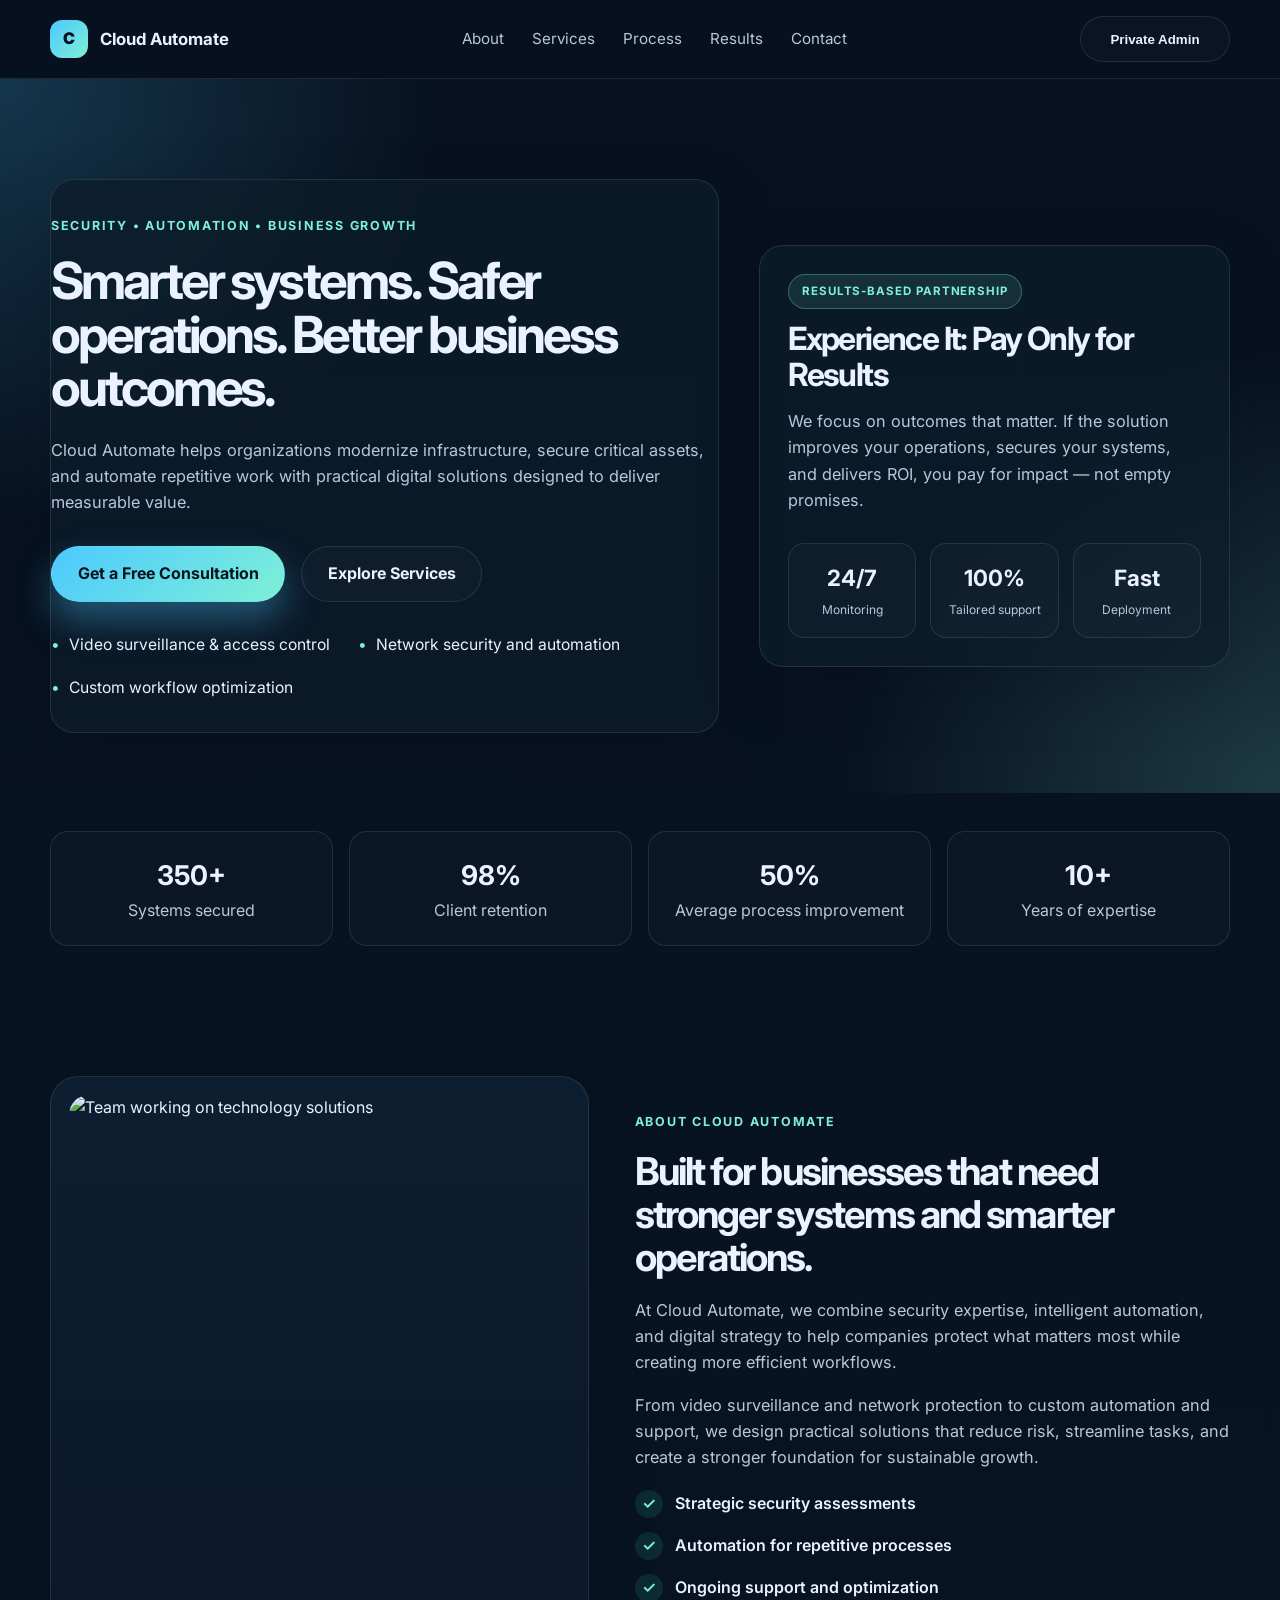
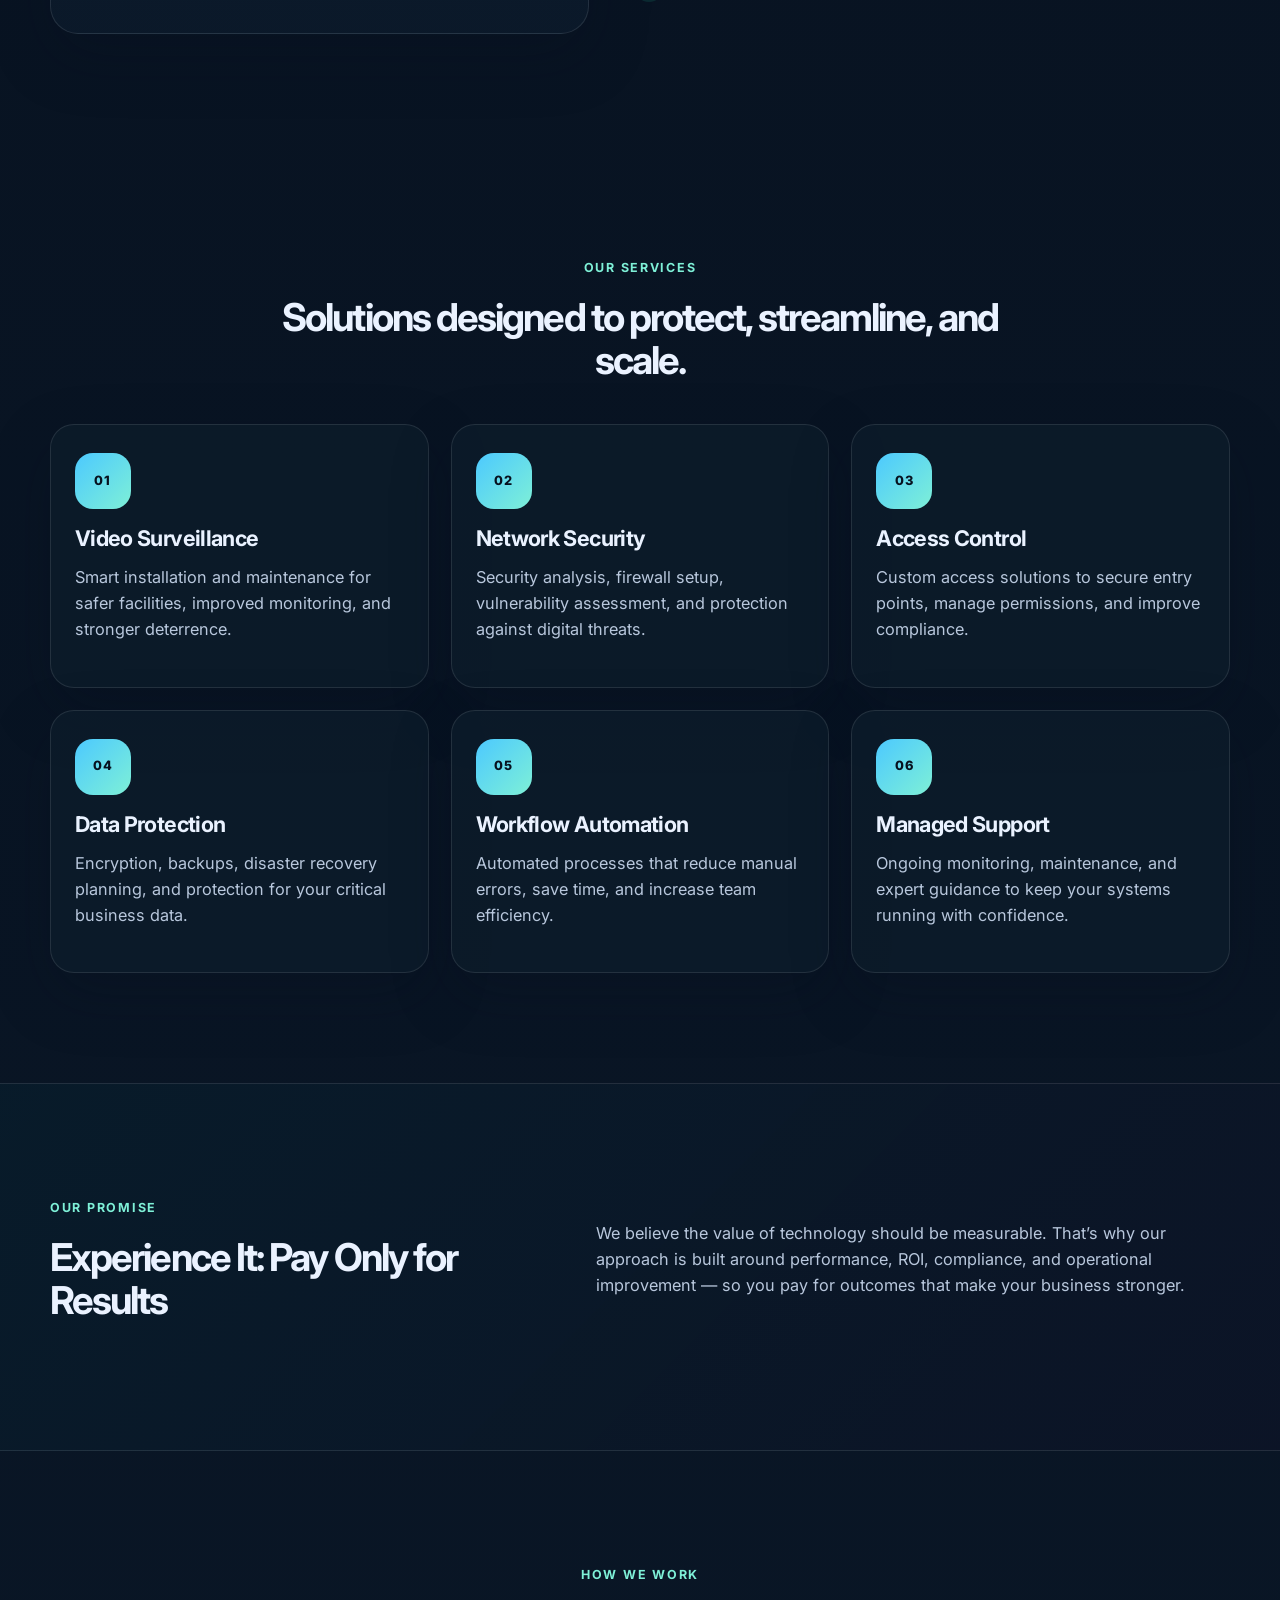
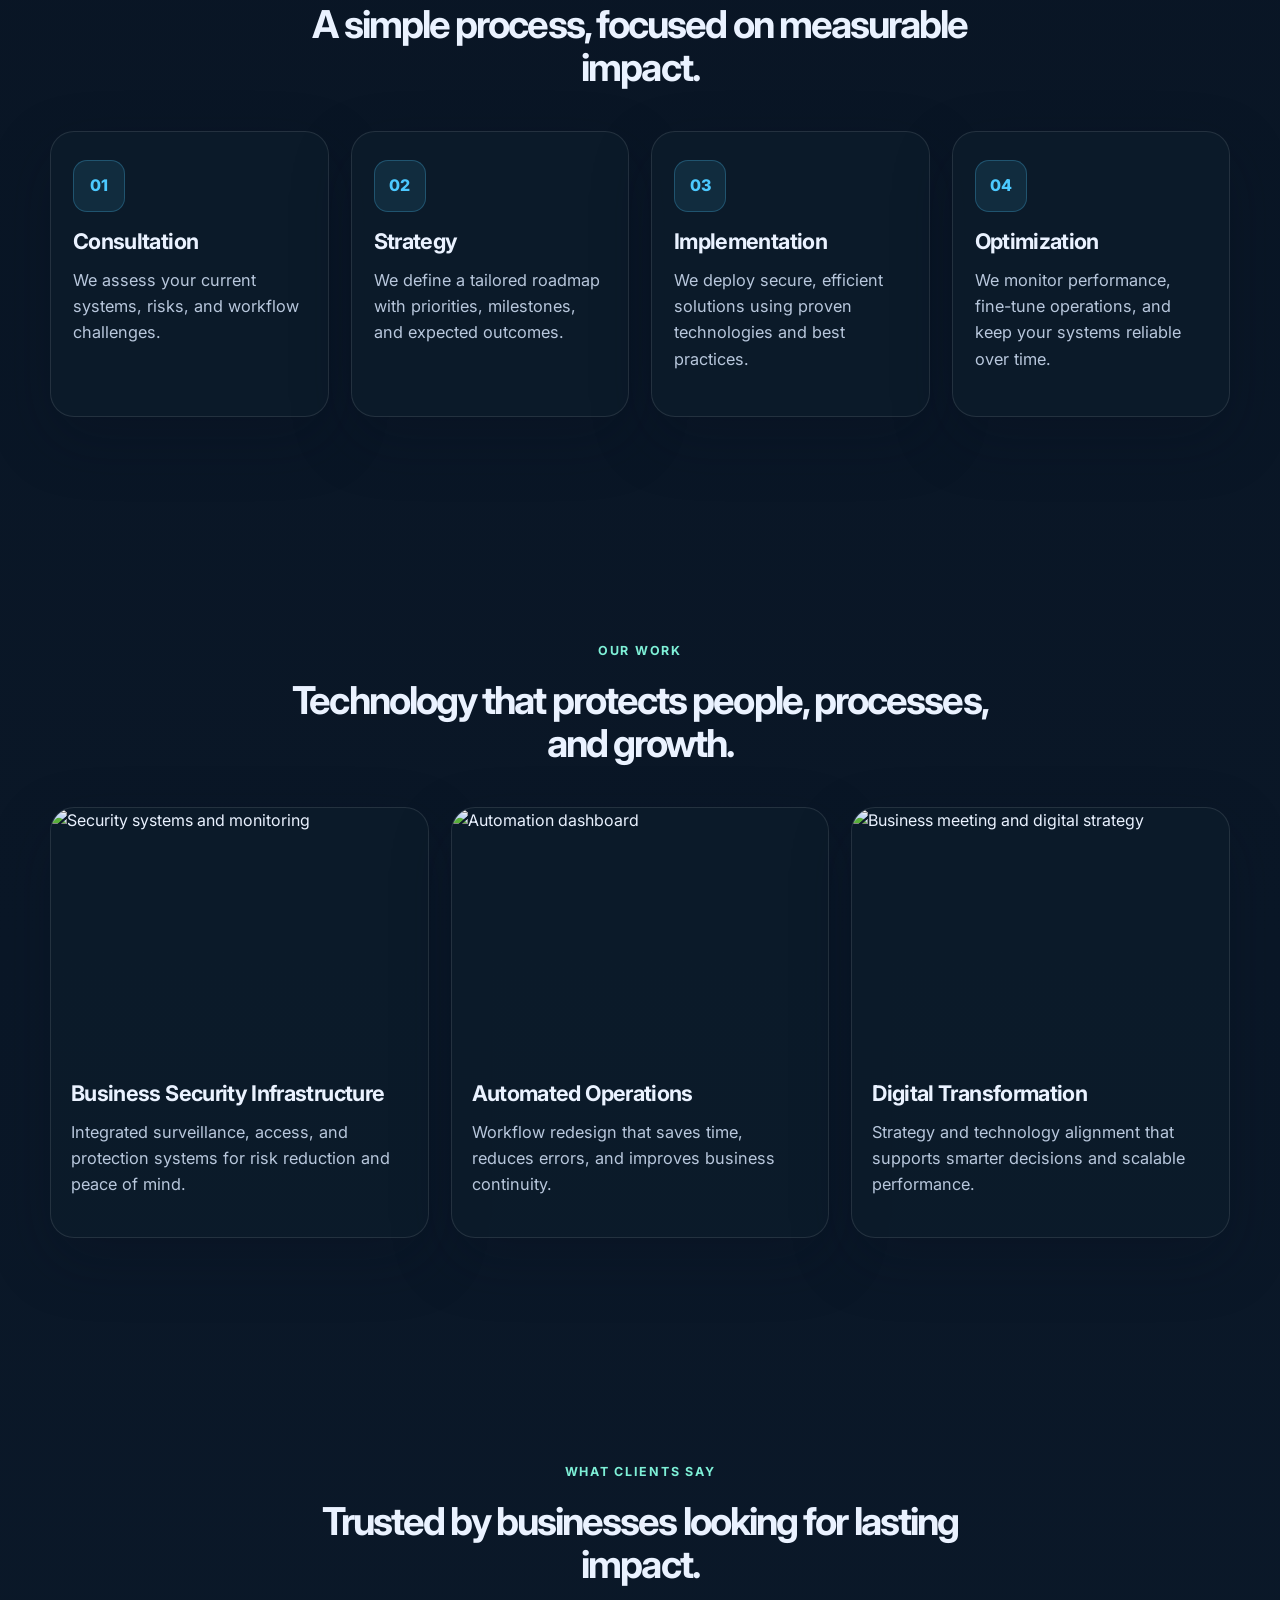
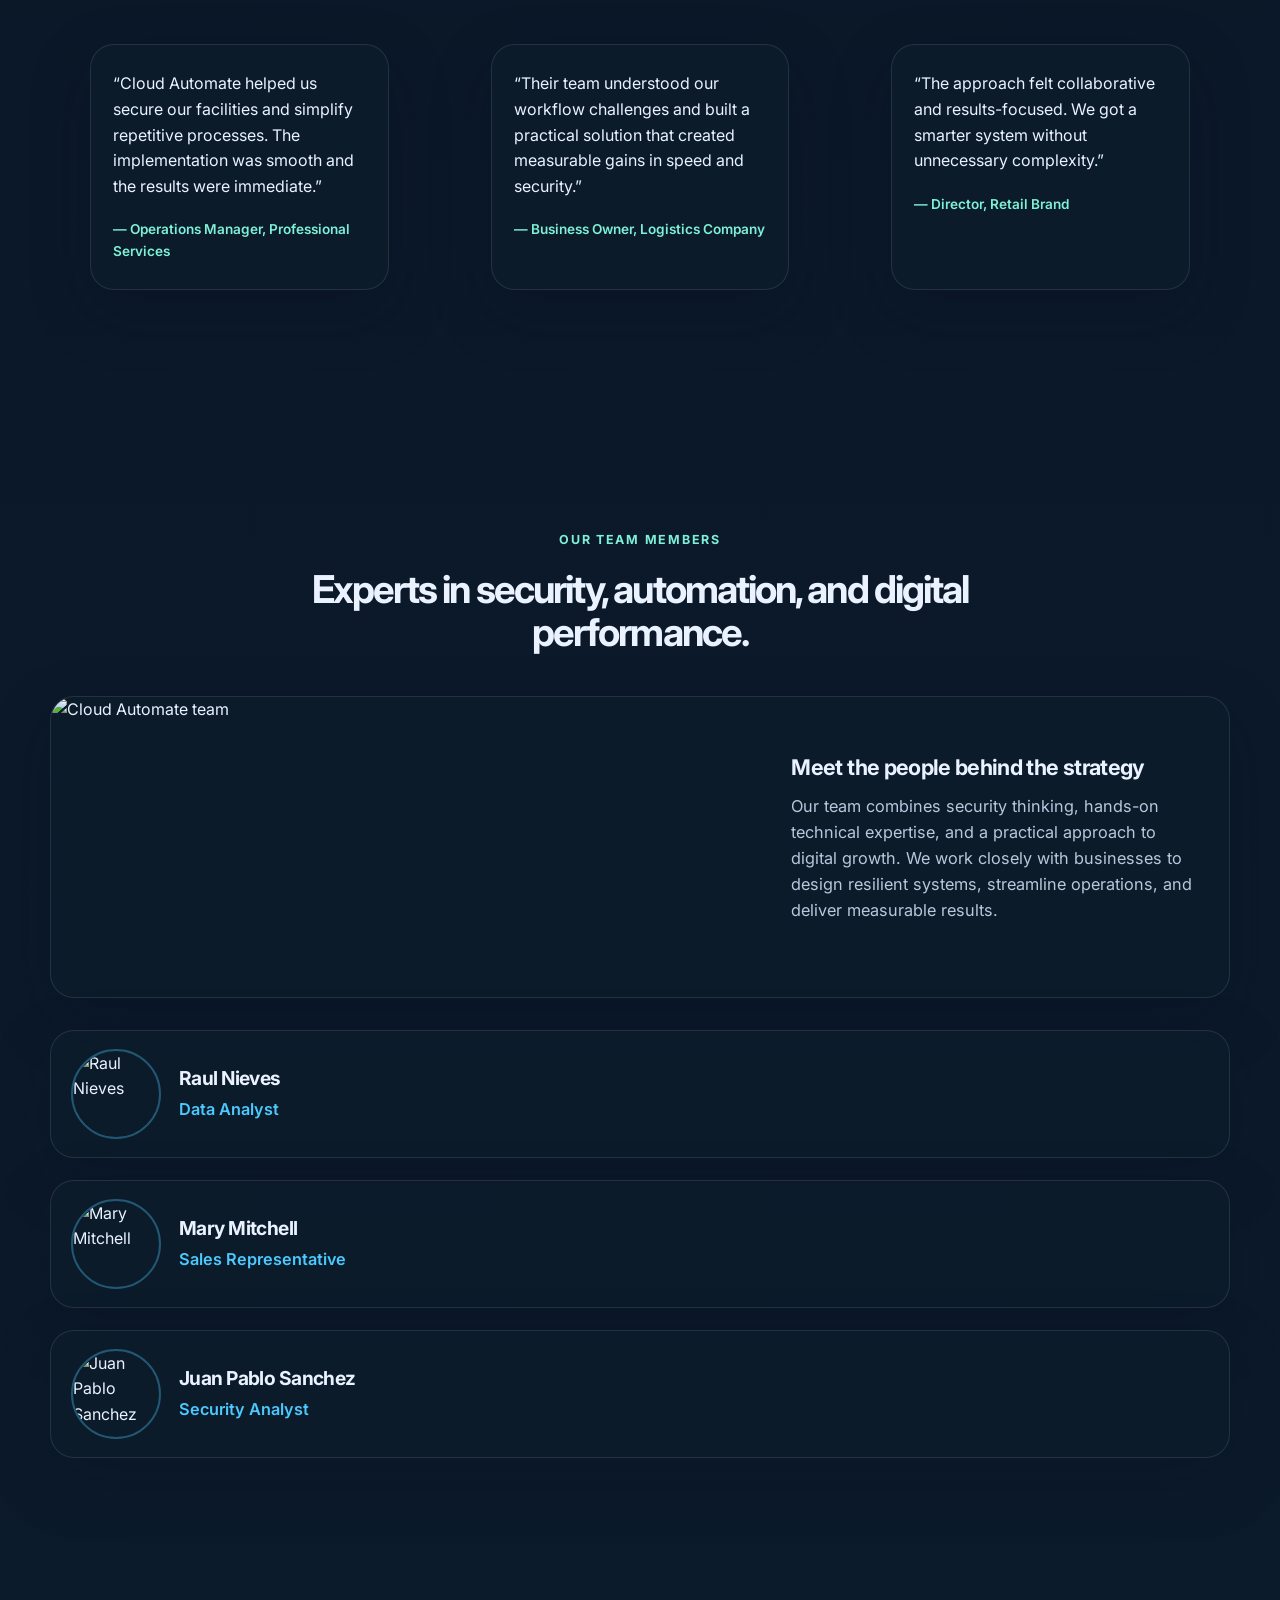
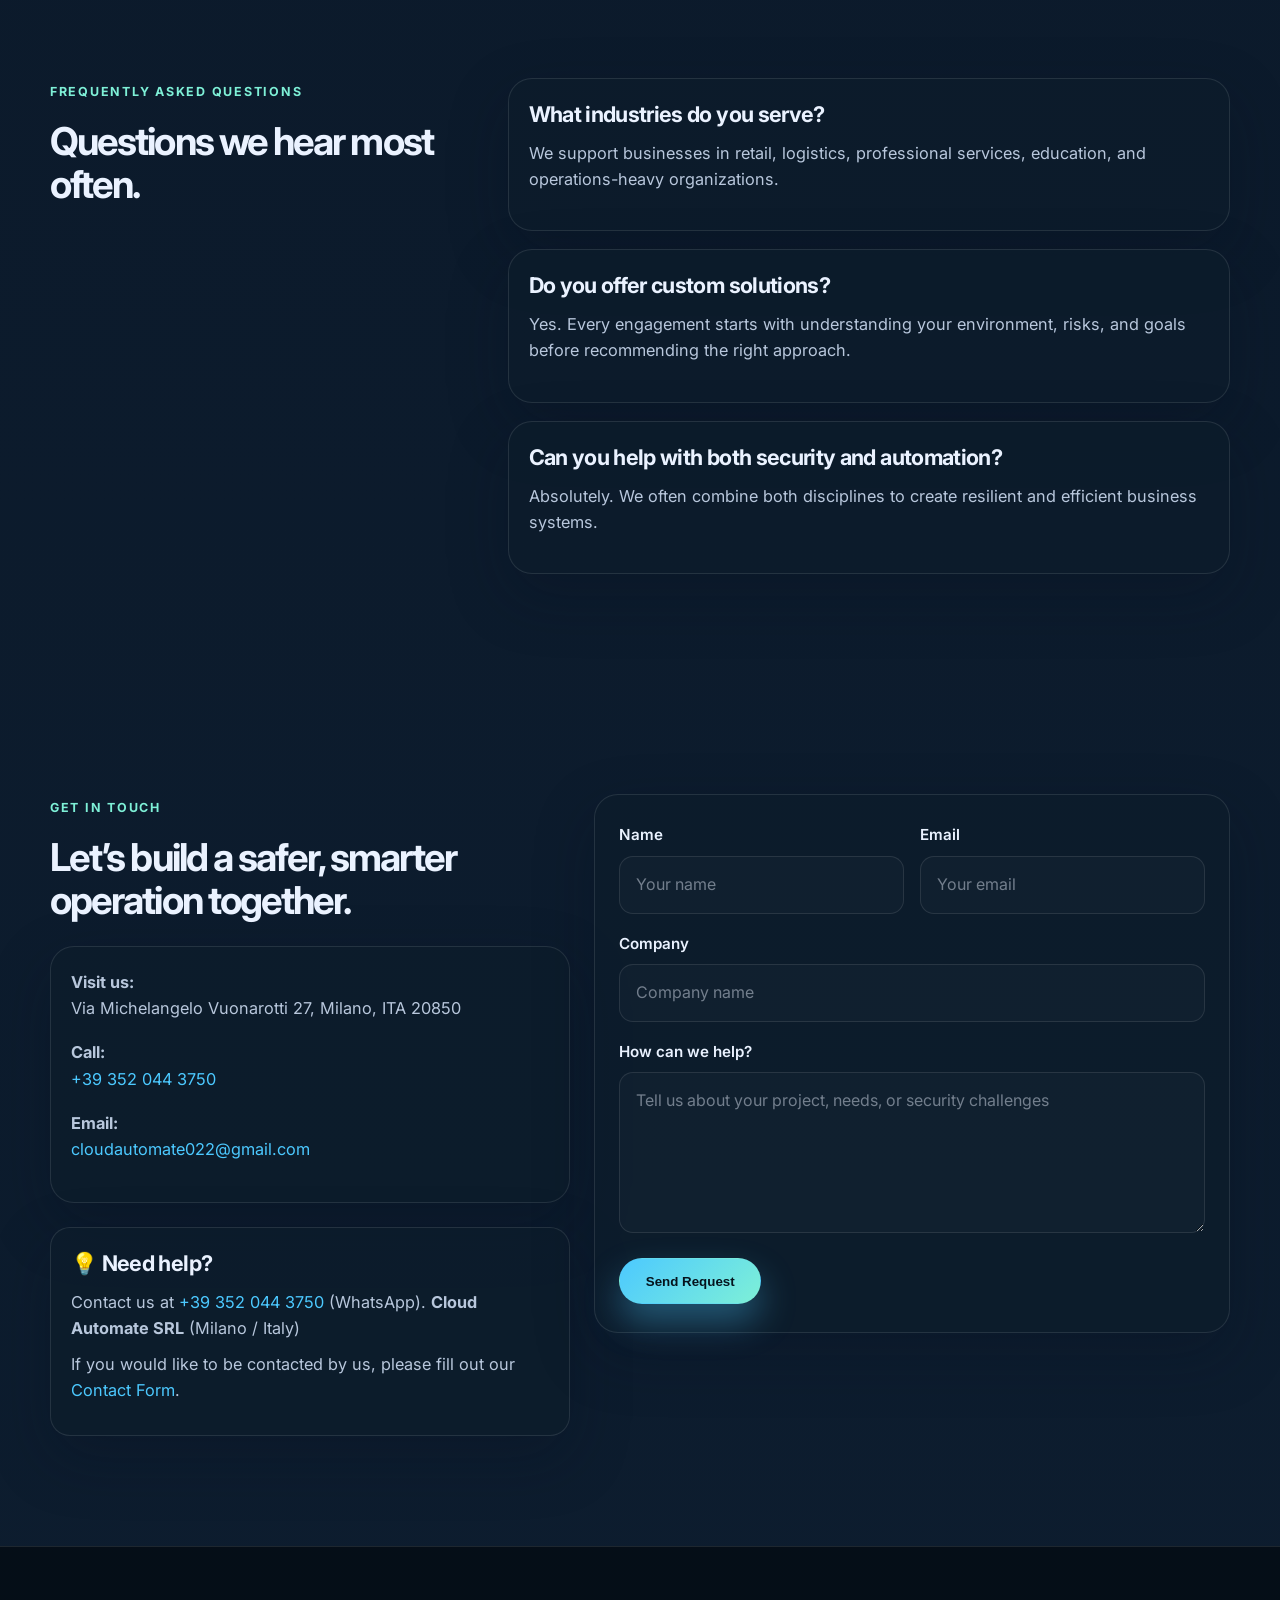
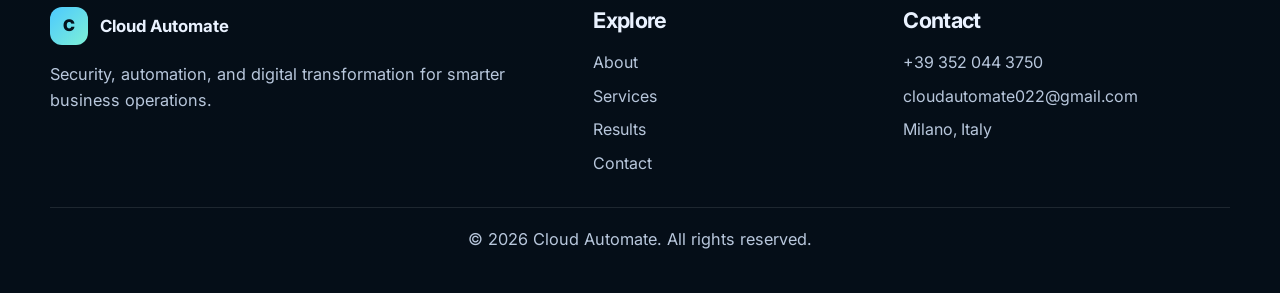
==== commit 8b436731: "Update site team layout and admin features" ====
--- a/index.html
+++ b/index.html
@@ -248,7 +248,7 @@
             </div>
             <div class="showcase-card reveal">
               <img
-                src="https://images.unsplash.com/photo-1558494949cc66a2f19d1e298d2be4eb3?auto=format&fit=crop&w=1200&q=80"
+                src="https://images.unsplash.com/photo-1552664730-d307ca884978?auto=format&fit=crop&w=1200&q=80"
                 alt="Automation dashboard"
               />
               <div class="showcase-copy">
@@ -297,7 +297,7 @@
       <section class="section team" id="team">
         <div class="container">
           <div class="section-heading reveal">
-            <span class="eyebrow">Our Team</span>
+            <span class="eyebrow">Our Team Members</span>
             <h2>Experts in security, automation, and digital performance.</h2>
           </div>
 
@@ -446,7 +446,7 @@
       </div>
     </div>
 
-    <section id="teamAdminPanel" class="team-admin hidden" aria-live="polite">
+    <section id="teamAdminPanel" class="team-admin hidden" aria-live="polite" style="display: none;">
       <div class="container">
         <div class="admin-header">
           <div>
@@ -472,7 +472,7 @@
               <span>Team photo URL</span>
               <input id="teamPhotoInput" type="url" placeholder="https://example.com/team-photo.jpg" />
             </label>
-            <label id="teamPhotoUploadWrap" class="hidden">
+            <label id="teamPhotoUploadWrap">
               <span>Upload team photo</span>
               <input id="teamPhotoUpload" type="file" accept="image/*" />
             </label>
@@ -498,7 +498,7 @@
               <span>Photo URL</span>
               <input id="memberPhotoInput" type="url" placeholder="https://example.com/member-photo.jpg" />
             </label>
-            <label id="memberPhotoUploadWrap" class="hidden">
+            <label id="memberPhotoUploadWrap">
               <span>Upload profile photo</span>
               <input id="memberPhotoUpload" type="file" accept="image/*" />
             </label>
--- a/styles.css
+++ b/styles.css
@@ -486,30 +486,50 @@
 }
 
 .team-grid {
-  grid-template-columns: repeat(3, minmax(0, 1fr));
+  display: grid;
+  grid-template-columns: 1fr;
+  gap: 22px;
 }
 
 .team-member {
+  width: 100%;
   overflow: hidden;
+  display: flex;
+  align-items: center;
+  gap: 18px;
+  padding: 18px 20px;
+  text-align: left;
 }
 
 .team-member img {
-  width: 100%;
-  height: 300px;
+  width: 90px;
+  height: 90px;
   object-fit: cover;
+  border-radius: 50%;
+  display: block;
+  border: 2px solid rgba(76, 201, 255, 0.35);
+  flex-shrink: 0;
+}
+
+.team-member .member-copy {
+  display: flex;
+  flex-direction: column;
+  justify-content: center;
+  min-height: 90px;
 }
 
 .team-member h3,
 .team-member p {
-  padding: 0 20px;
+  margin: 0;
+  padding: 0;
 }
 
 .team-member h3 {
-  margin-top: 18px;
+  margin-bottom: 6px;
+  font-size: 1.2rem;
 }
 
 .team-member p {
-  padding-bottom: 22px;
   color: var(--primary);
   font-weight: 600;
 }
@@ -856,14 +876,21 @@
 }
 
 .reveal {
-  opacity: 0;
-  transform: translateY(28px);
+  opacity: 1;
+  transform: none;
   transition: opacity 0.6s ease, transform 0.6s ease;
 }
 
 .reveal.visible {
   opacity: 1;
-  transform: translateY(0);
+  transform: none;
+}
+
+#teamGrid {
+  display: grid !important;
+  grid-template-columns: 1fr !important;
+  opacity: 1 !important;
+  visibility: visible !important;
 }
 
 @media (max-width: 960px) {
